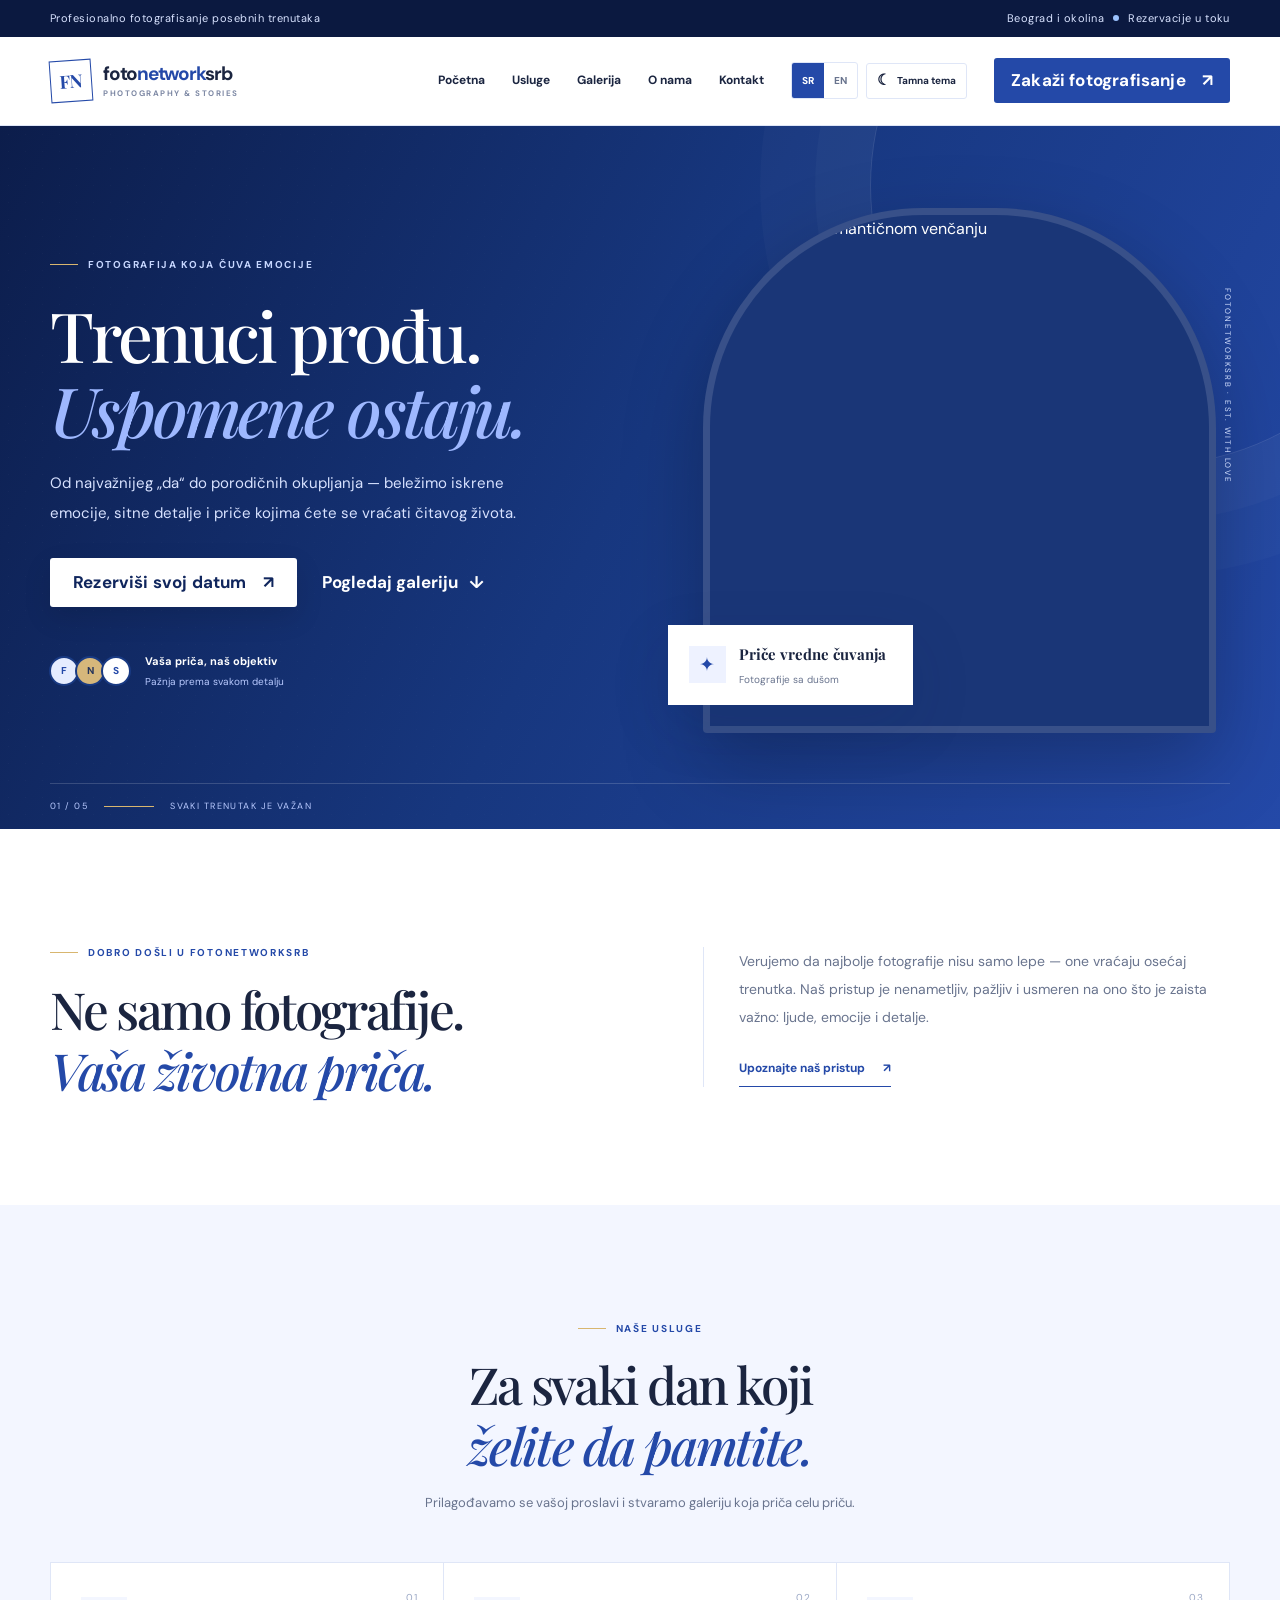
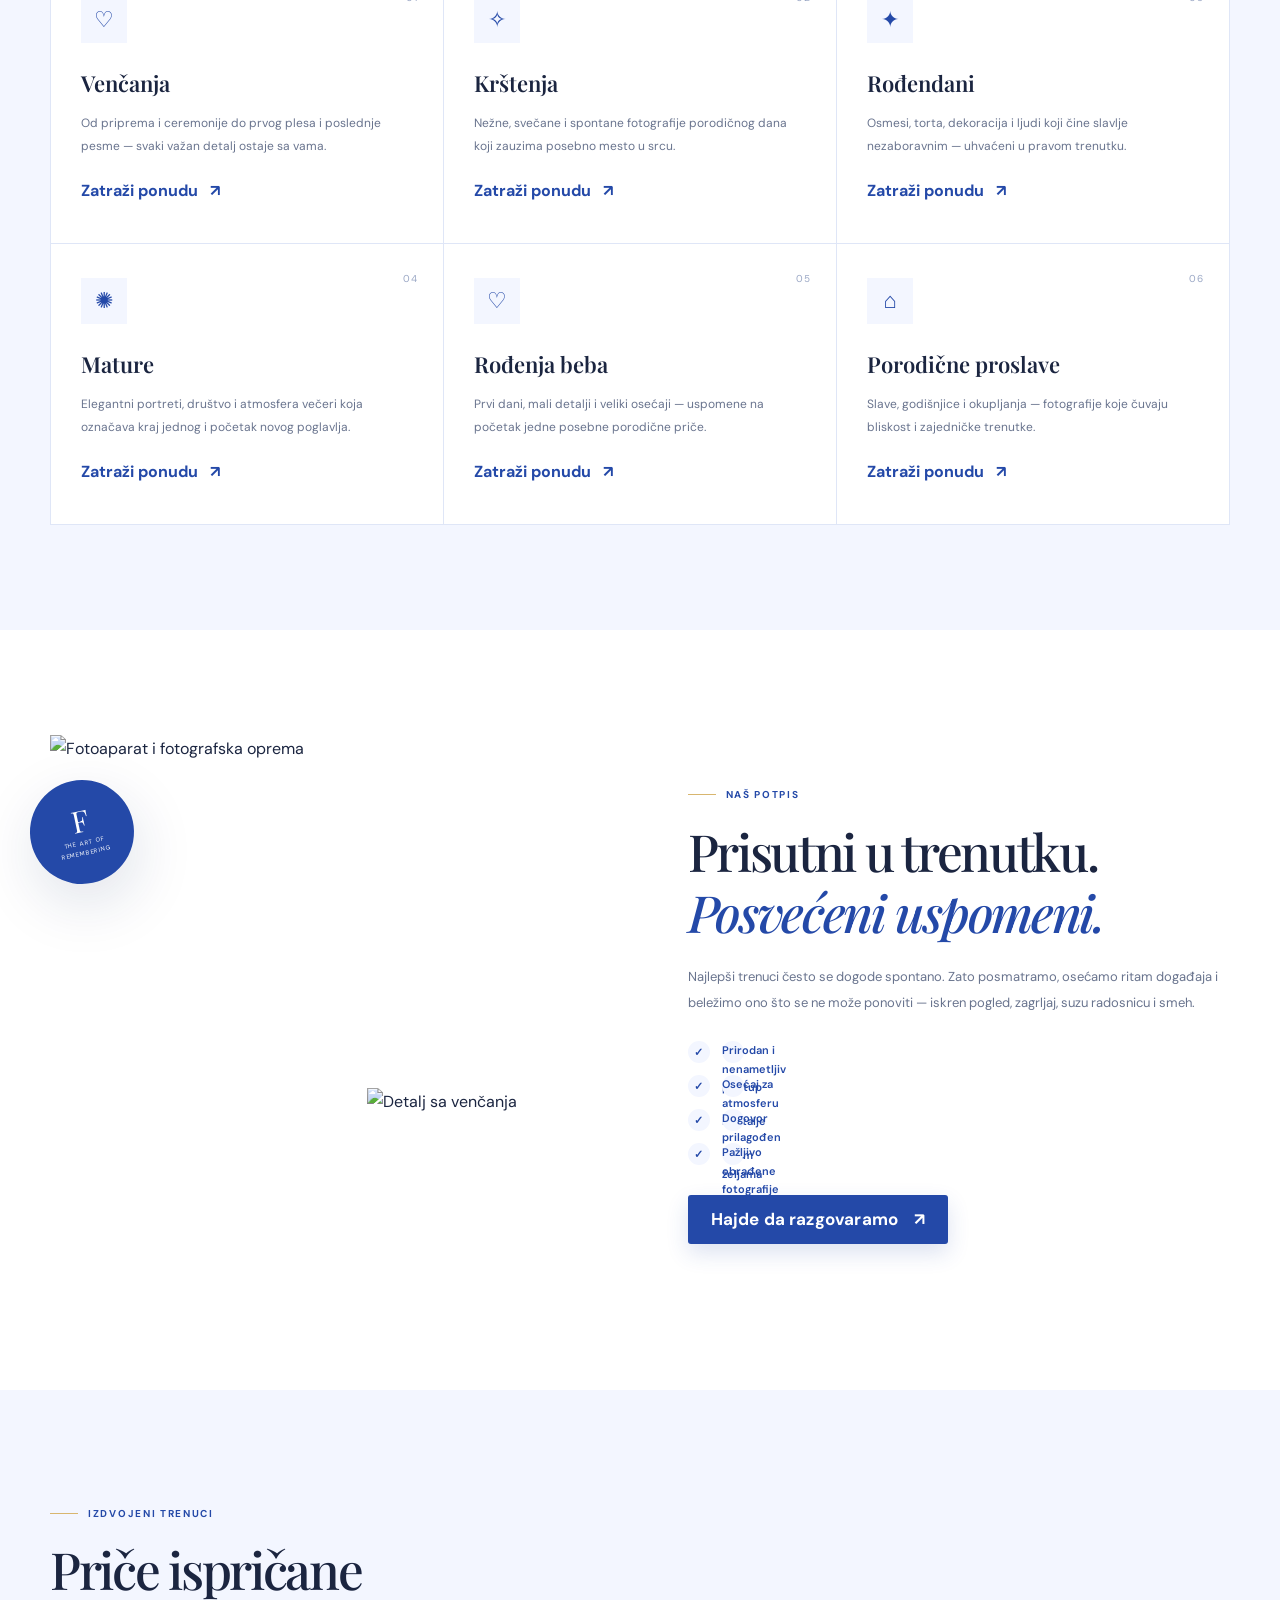
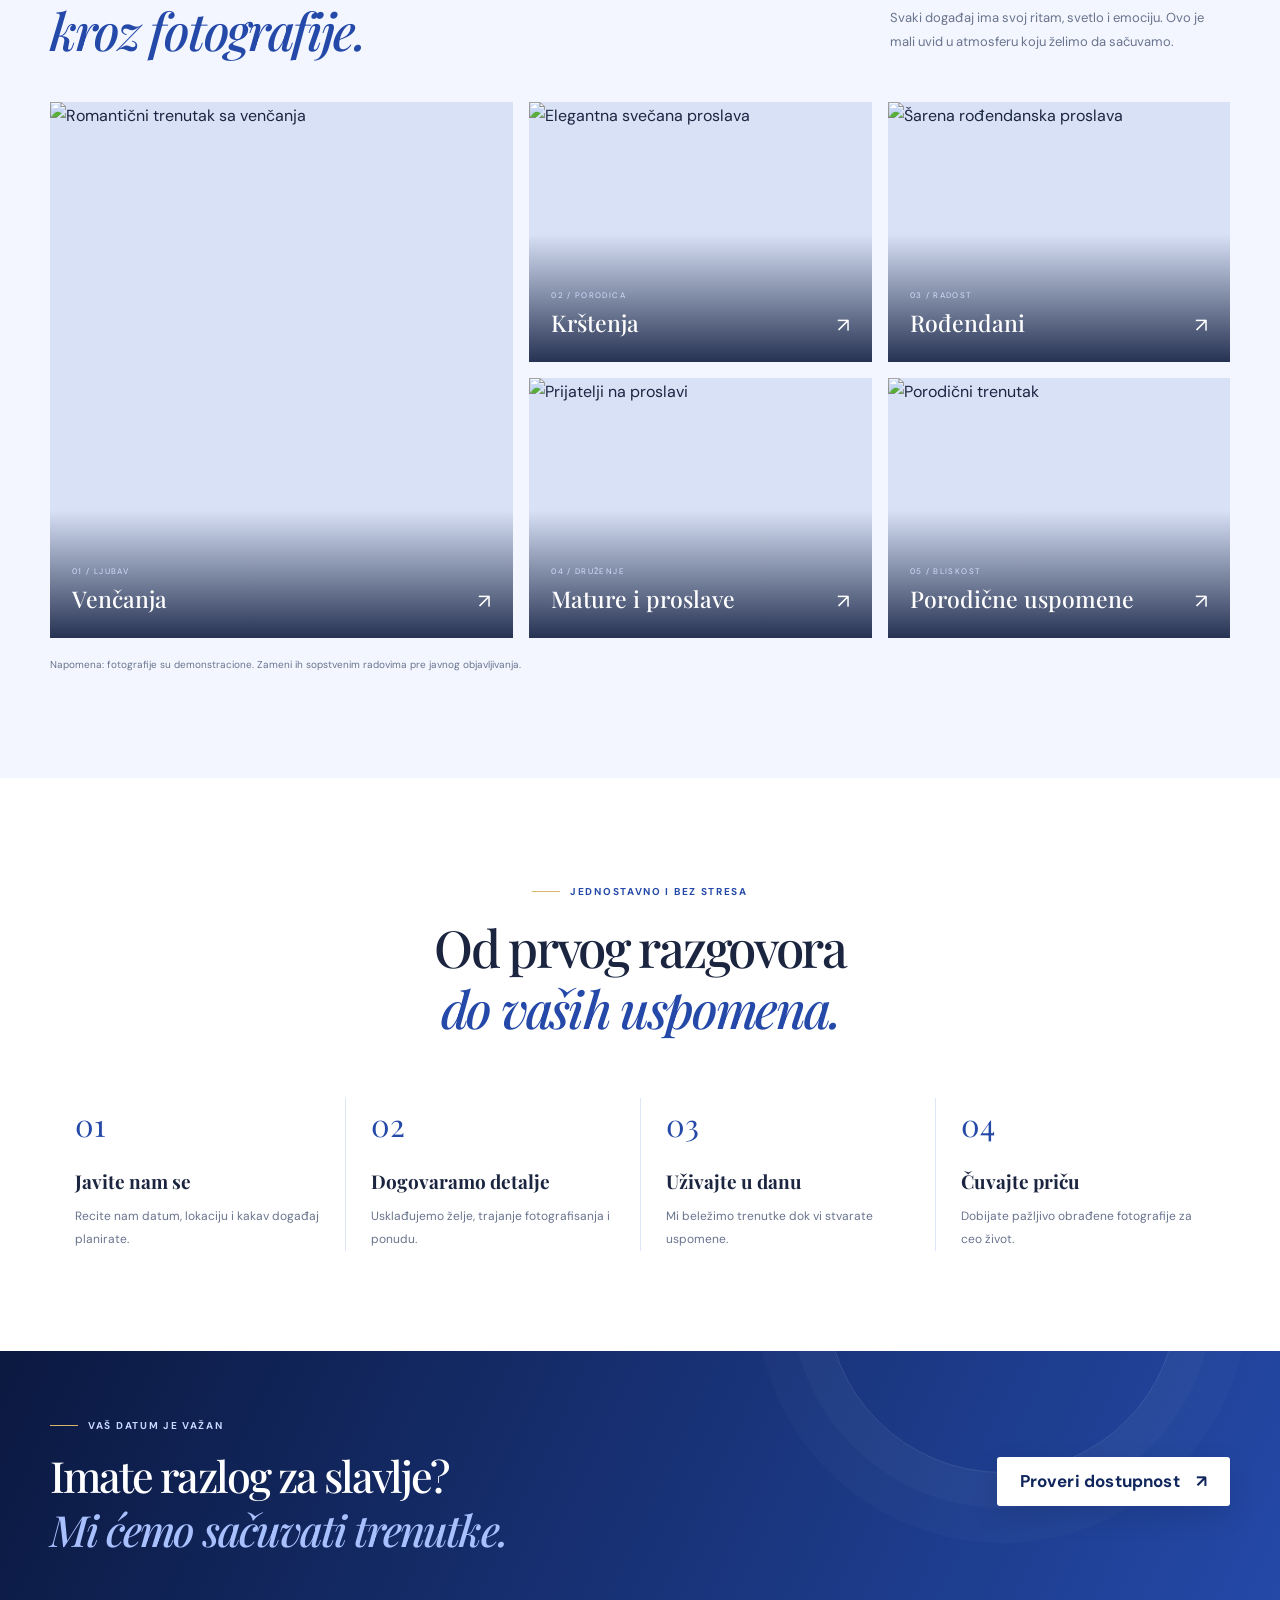
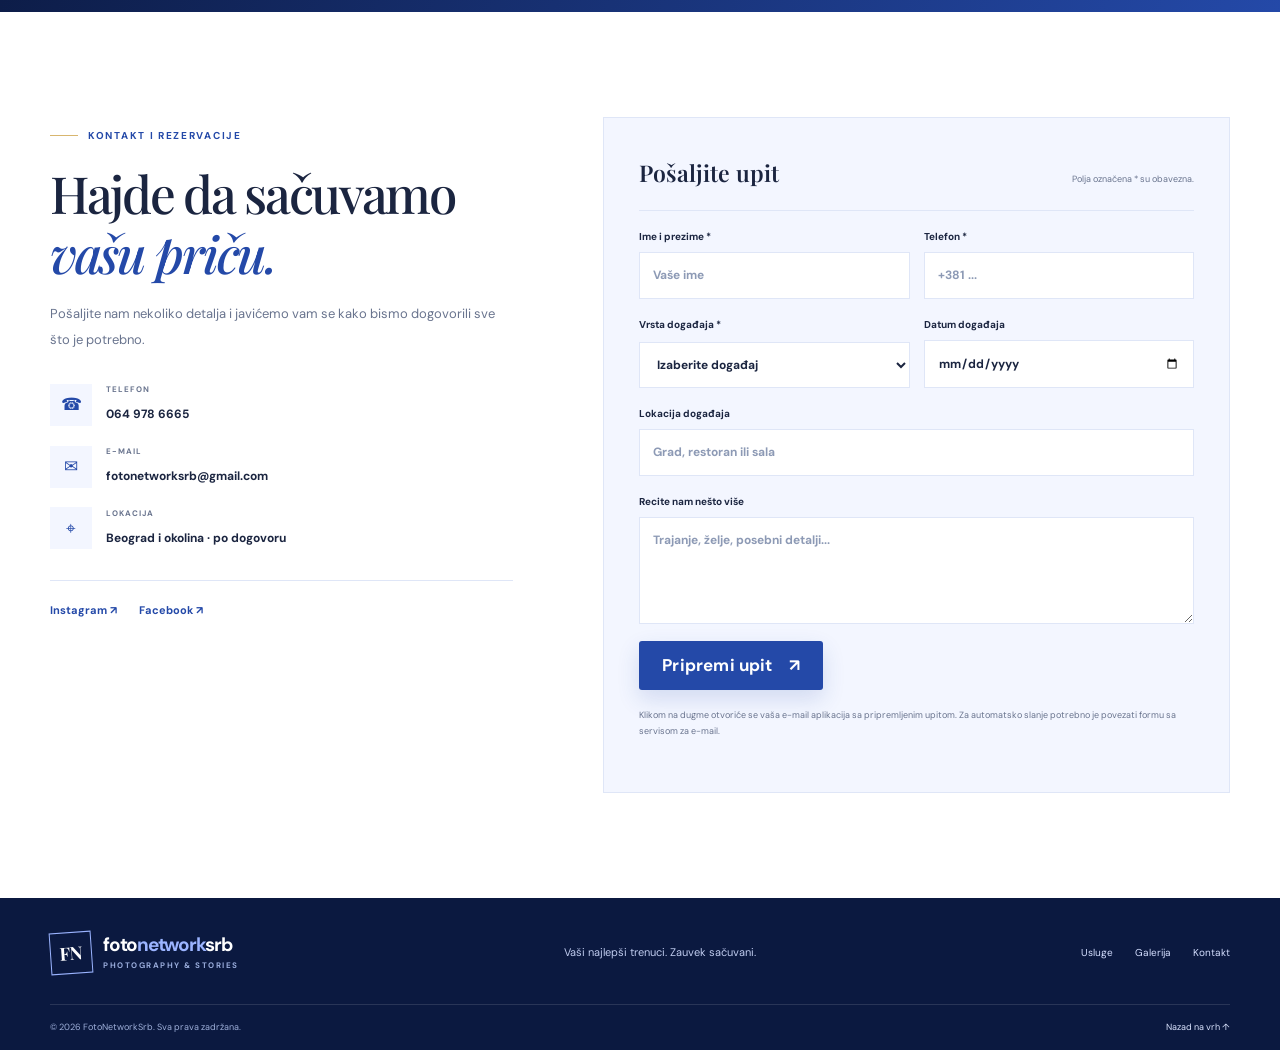
==== index.html @ abf96422 "Add files via upload" ====
<!doctype html>
<html lang="sr" data-theme="light">
<head>
  <meta charset="utf-8">
  <meta name="viewport" content="width=device-width, initial-scale=1">
  <meta name="description" content="FotoNetworkSrb — profesionalno fotografisanje venčanja, krštenja, rođendana, matura i porodičnih proslava.">
  <meta name="theme-color" content="#2449a8">
  <title>FotoNetworkSrb | Vaši najlepši trenuci</title>
  <link rel="preconnect" href="https://fonts.googleapis.com">
  <link rel="preconnect" href="https://fonts.gstatic.com" crossorigin>
  <link href="https://fonts.googleapis.com/css2?family=DM+Sans:wght@400;500;600;700&family=Playfair+Display:wght@500;600;700&display=swap" rel="stylesheet">
  <link rel="stylesheet" href="style.css">
</head>
<body>
  <div class="topline"><div class="container topline-inner"><span data-i18n="topline">Profesionalno fotografisanje posebnih trenutaka</span><span class="topline-right"><span data-i18n="locationShort">Beograd i okolina</span> <span class="dot"></span> <span data-i18n="bookingOpen">Rezervacije u toku</span></span></div></div>
  <header class="header">
    <div class="container nav">
      <a class="logo" href="#pocetna" aria-label="FotoNetworkSrb"><span class="logo-mark">FN</span><span class="logo-type">foto<span>network</span>srb<small>PHOTOGRAPHY & STORIES</small></span></a>
      <button class="menu-toggle" id="menuToggle" aria-label="Otvori meni" aria-expanded="false"><span></span><span></span><span></span></button>
      <nav class="nav-links" id="navLinks" aria-label="Glavna navigacija">
        <a href="#pocetna" data-i18n="navHome">Početna</a><a href="#usluge" data-i18n="navServices">Usluge</a><a href="#galerija" data-i18n="navGallery">Galerija</a><a href="#o-nama" data-i18n="navAbout">O nama</a><a href="#kontakt" data-i18n="navContact">Kontakt</a>
        <div class="nav-tools">
          <div class="language-switch" role="group" aria-label="Language">
            <button type="button" class="lang-btn active" data-lang="sr" aria-pressed="true">SR</button><button type="button" class="lang-btn" data-lang="en" aria-pressed="false">EN</button>
          </div>
          <button type="button" class="theme-toggle" id="themeToggle" aria-label="Promeni temu"><span class="theme-icon">☾</span><span class="theme-label" data-i18n="darkMode">Tamna tema</span></button>
        </div>
        <a class="button button-small" href="#kontakt"><span data-i18n="bookNow">Zakaži fotografisanje</span> <span>↗</span></a>
      </nav>
    </div>
  </header>

  <main>
    <section class="hero" id="pocetna">
      <div class="hero-glow"></div>
      <div class="container hero-grid">
        <div class="hero-copy">
          <div class="eyebrow light"><span class="eyebrow-line"></span><span data-i18n="heroEyebrow">Fotografija koja čuva emocije</span></div>
          <h1 data-i18n-html="heroTitle">Trenuci prođu.<br><em>Uspomene ostaju.</em></h1>
          <p data-i18n="heroText">Od najvažnijeg „da“ do porodičnih okupljanja — beležimo iskrene emocije, sitne detalje i priče kojima ćete se vraćati čitavog života.</p>
          <div class="hero-actions"><a class="button button-white" href="#kontakt"><span data-i18n="heroCta">Rezerviši svoj datum</span> <span>↗</span></a><a class="text-link light-link" href="#galerija"><span data-i18n="viewGallery">Pogledaj galeriju</span> <span>↓</span></a></div>
          <div class="hero-proof"><div class="proof-avatars"><span>F</span><span>N</span><span>S</span></div><div><strong data-i18n="proofTitle">Vaša priča, naš objektiv</strong><small data-i18n="proofSub">Pažnja prema svakom detalju</small></div></div>
        </div>
        <div class="hero-visual">
          <div class="hero-image-frame"><img src="https://images.unsplash.com/photo-1519741497674-611481863552?auto=format&fit=crop&w=1200&q=90" alt="Mladenci na romantičnom venčanju" data-i18n-alt="heroImageAlt"></div>
          <div class="image-tag"><span class="tag-star">✦</span><div><strong data-i18n="imageTagTitle">Priče vredne čuvanja</strong><small data-i18n="imageTagSub">Fotografije sa dušom</small></div></div>
          <div class="vertical-note">FOTONETWORKSRB · EST. WITH LOVE</div>
        </div>
      </div>
      <div class="hero-bottom container"><span>01 / 05</span><span class="hero-bottom-line"></span><span data-i18n="heroBottom">SVAKI TRENUTAK JE VAŽAN</span></div>
    </section>

    <section class="intro section">
      <div class="container intro-grid">
        <div><span class="eyebrow"><span class="eyebrow-line"></span><span data-i18n="introEyebrow">Dobro došli u FotoNetworkSrb</span></span><h2 data-i18n-html="introTitle">Ne samo fotografije.<br><em>Vaša životna priča.</em></h2></div>
        <div class="intro-text"><p data-i18n="introText">Verujemo da najbolje fotografije nisu samo lepe — one vraćaju osećaj trenutka. Naš pristup je nenametljiv, pažljiv i usmeren na ono što je zaista važno: ljude, emocije i detalje.</p><a class="underlined-link" href="#o-nama"><span data-i18n="introLink">Upoznajte naš pristup</span> <span>↗</span></a></div>
      </div>
    </section>

    <section class="services section section-blue" id="usluge">
      <div class="container">
        <div class="section-heading centered"><span class="eyebrow"><span class="eyebrow-line"></span><span data-i18n="servicesEyebrow">Naše usluge</span></span><h2 data-i18n-html="servicesTitle">Za svaki dan koji<br><em>želite da pamtite.</em></h2><p data-i18n="servicesIntro">Prilagođavamo se vašoj proslavi i stvaramo galeriju koja priča celu priču.</p></div>
        <div class="service-grid">
          <article class="service-card"><div class="service-number">01</div><div class="service-icon">♡</div><h3 data-i18n="weddings">Venčanja</h3><p data-i18n="weddingsText">Od priprema i ceremonije do prvog plesa i poslednje pesme — svaki važan detalj ostaje sa vama.</p><a href="#kontakt"><span data-i18n="requestQuote">Zatraži ponudu</span> <span>↗</span></a></article>
          <article class="service-card"><div class="service-number">02</div><div class="service-icon">✧</div><h3 data-i18n="baptisms">Krštenja</h3><p data-i18n="baptismsText">Nežne, svečane i spontane fotografije porodičnog dana koji zauzima posebno mesto u srcu.</p><a href="#kontakt"><span data-i18n="requestQuote">Zatraži ponudu</span> <span>↗</span></a></article>
          <article class="service-card"><div class="service-number">03</div><div class="service-icon">✦</div><h3 data-i18n="birthdays">Rođendani</h3><p data-i18n="birthdaysText">Osmesi, torta, dekoracija i ljudi koji čine slavlje nezaboravnim — uhvaćeni u pravom trenutku.</p><a href="#kontakt"><span data-i18n="requestQuote">Zatraži ponudu</span> <span>↗</span></a></article>
          <article class="service-card"><div class="service-number">04</div><div class="service-icon">✺</div><h3 data-i18n="graduations">Mature</h3><p data-i18n="graduationsText">Elegantni portreti, društvo i atmosfera večeri koja označava kraj jednog i početak novog poglavlja.</p><a href="#kontakt"><span data-i18n="requestQuote">Zatraži ponudu</span> <span>↗</span></a></article>
          <article class="service-card"><div class="service-number">05</div><div class="service-icon">♡</div><h3 data-i18n="newborns">Rođenja beba</h3><p data-i18n="newbornsText">Prvi dani, mali detalji i veliki osećaji — uspomene na početak jedne posebne porodične priče.</p><a href="#kontakt"><span data-i18n="requestQuote">Zatraži ponudu</span> <span>↗</span></a></article>
          <article class="service-card"><div class="service-number">06</div><div class="service-icon">⌂</div><h3 data-i18n="familyEvents">Porodične proslave</h3><p data-i18n="familyEventsText">Slave, godišnjice i okupljanja — fotografije koje čuvaju bliskost i zajedničke trenutke.</p><a href="#kontakt"><span data-i18n="requestQuote">Zatraži ponudu</span> <span>↗</span></a></article>
        </div>
      </div>
    </section>

    <section class="feature section" id="o-nama">
      <div class="container feature-grid">
        <div class="feature-photos"><img class="feature-main" src="https://images.unsplash.com/photo-1452587925148-ce544e77e70d?auto=format&fit=crop&w=1000&q=85" alt="Fotoaparat i fotografska oprema" data-i18n-alt="cameraAlt" loading="lazy"><div class="feature-stamp"><span>F</span><small>THE ART OF<br>REMEMBERING</small></div><img class="feature-small" src="https://images.unsplash.com/photo-1523438885200-e635ba2c371e?auto=format&fit=crop&w=600&q=85" alt="Detalj sa venčanja" data-i18n-alt="weddingDetailAlt" loading="lazy"></div>
        <div class="feature-copy"><span class="eyebrow"><span class="eyebrow-line"></span><span data-i18n="aboutEyebrow">Naš potpis</span></span><h2 data-i18n-html="aboutTitle">Prisutni u trenutku.<br><em>Posvećeni uspomeni.</em></h2><p data-i18n="aboutText">Najlepši trenuci često se dogode spontano. Zato posmatramo, osećamo ritam događaja i beležimo ono što se ne može ponoviti — iskren pogled, zagrljaj, suzu radosnicu i smeh.</p><ul class="feature-list"><li><span>✓</span><span data-i18n="feature1">Prirodan i nenametljiv pristup</span></li><li><span>✓</span><span data-i18n="feature2">Osećaj za atmosferu i detalje</span></li><li><span>✓</span><span data-i18n="feature3">Dogovor prilagođen vašim željama</span></li><li><span>✓</span><span data-i18n="feature4">Pažljivo obrađene fotografije</span></li></ul><a class="button button-primary" href="#kontakt"><span data-i18n="talkCta">Hajde da razgovaramo</span> <span>↗</span></a></div>
      </div>
    </section>

    <section class="gallery section section-blue" id="galerija">
      <div class="container">
        <div class="gallery-heading"><div><span class="eyebrow"><span class="eyebrow-line"></span><span data-i18n="galleryEyebrow">Izdvojeni trenuci</span></span><h2 data-i18n-html="galleryTitle">Priče ispričane<br><em>kroz fotografije.</em></h2></div><p data-i18n="galleryIntro">Svaki događaj ima svoj ritam, svetlo i emociju. Ovo je mali uvid u atmosferu koju želimo da sačuvamo.</p></div>
        <div class="gallery-grid">
          <a class="gallery-item gallery-tall" href="#kontakt"><img src="https://images.unsplash.com/photo-1519741497674-611481863552?auto=format&fit=crop&w=900&q=85" alt="Romantični trenutak sa venčanja" data-i18n-alt="galleryWeddingAlt" loading="lazy"><span class="gallery-overlay"><small data-i18n="galleryLove">01 / LJUBAV</small><strong data-i18n="weddings">Venčanja</strong><b>↗</b></span></a>
          <a class="gallery-item" href="#kontakt"><img src="https://images.unsplash.com/photo-1606800052052-a08af7148866?auto=format&fit=crop&w=800&q=85" alt="Elegantna svečana proslava" data-i18n-alt="galleryBaptismAlt" loading="lazy"><span class="gallery-overlay"><small data-i18n="galleryFamily">02 / PORODICA</small><strong data-i18n="baptisms">Krštenja</strong><b>↗</b></span></a>
          <a class="gallery-item" href="#kontakt"><img src="https://images.unsplash.com/photo-1530103862676-de8c9decad90?auto=format&fit=crop&w=800&q=85" alt="Šarena rođendanska proslava" data-i18n-alt="galleryBirthdayAlt" loading="lazy"><span class="gallery-overlay"><small data-i18n="galleryJoy">03 / RADOST</small><strong data-i18n="birthdays">Rođendani</strong><b>↗</b></span></a>
          <a class="gallery-item" href="#kontakt"><img src="https://images.unsplash.com/photo-1527529482837-4698179dc6ce?auto=format&fit=crop&w=800&q=85" alt="Prijatelji na proslavi" data-i18n-alt="galleryPartyAlt" loading="lazy"><span class="gallery-overlay"><small data-i18n="galleryTogether">04 / DRUŽENJE</small><strong data-i18n="graduationParty">Mature i proslave</strong><b>↗</b></span></a>
          <a class="gallery-item" href="#kontakt"><img src="https://images.unsplash.com/photo-1511895426328-dc8714191300?auto=format&fit=crop&w=800&q=85" alt="Porodični trenutak" data-i18n-alt="galleryFamilyMomentAlt" loading="lazy"><span class="gallery-overlay"><small data-i18n="galleryCloseness">05 / BLISKOST</small><strong data-i18n="familyMemories">Porodične uspomene</strong><b>↗</b></span></a>
        </div>
        <p class="gallery-note" data-i18n="galleryNote">Napomena: fotografije su demonstracione. Zameni ih sopstvenim radovima pre javnog objavljivanja.</p>
      </div>
    </section>

    <section class="process section">
      <div class="container">
        <div class="section-heading centered"><span class="eyebrow"><span class="eyebrow-line"></span><span data-i18n="processEyebrow">Jednostavno i bez stresa</span></span><h2 data-i18n-html="processTitle">Od prvog razgovora<br><em>do vaših uspomena.</em></h2></div>
        <div class="process-grid"><div class="process-step"><span>01</span><h3 data-i18n="step1Title">Javite nam se</h3><p data-i18n="step1Text">Recite nam datum, lokaciju i kakav događaj planirate.</p></div><div class="process-step"><span>02</span><h3 data-i18n="step2Title">Dogovaramo detalje</h3><p data-i18n="step2Text">Usklađujemo želje, trajanje fotografisanja i ponudu.</p></div><div class="process-step"><span>03</span><h3 data-i18n="step3Title">Uživajte u danu</h3><p data-i18n="step3Text">Mi beležimo trenutke dok vi stvarate uspomene.</p></div><div class="process-step"><span>04</span><h3 data-i18n="step4Title">Čuvajte priču</h3><p data-i18n="step4Text">Dobijate pažljivo obrađene fotografije za ceo život.</p></div></div>
      </div>
    </section>

    <section class="cta-section"><div class="container cta-inner"><div><span class="eyebrow light"><span class="eyebrow-line"></span><span data-i18n="ctaEyebrow">Vaš datum je važan</span></span><h2 data-i18n-html="ctaTitle">Imate razlog za slavlje?<br><em>Mi ćemo sačuvati trenutke.</em></h2></div><a class="button button-white" href="#kontakt"><span data-i18n="checkAvailability">Proveri dostupnost</span> <span>↗</span></a></div></section>

    <section class="contact section" id="kontakt">
      <div class="container contact-grid">
        <div class="contact-copy"><span class="eyebrow"><span class="eyebrow-line"></span><span data-i18n="contactEyebrow">Kontakt i rezervacije</span></span><h2 data-i18n-html="contactTitle">Hajde da sačuvamo<br><em>vašu priču.</em></h2><p data-i18n="contactIntro">Pošaljite nam nekoliko detalja i javićemo vam se kako bismo dogovorili sve što je potrebno.</p>
          <div class="contact-method"><span class="method-icon">☎</span><div><small data-i18n="phoneLabel">TELEFON</small><a href="tel:+381649786665" id="phoneLink">064 978 6665</a></div></div>
          <div class="contact-method"><span class="method-icon">✉</span><div><small data-i18n="emailLabel">E-MAIL</small><a href="mailto:fotonetworksrb@gmail.com" id="emailLink">fotonetworksrb@gmail.com</a></div></div>
          <div class="contact-method"><span class="method-icon">⌖</span><div><small data-i18n="locationLabel">LOKACIJA</small><span data-i18n="locationFull">Beograd i okolina · po dogovoru</span></div></div>
          <div class="social-row"><a href="#" id="instagramLink">Instagram ↗</a><a href="#" id="facebookLink">Facebook ↗</a></div>
        </div>
        <form class="contact-form" id="contactForm">
          <div class="form-top"><strong data-i18n="formTitle">Pošaljite upit</strong><span data-i18n="requiredNote">Polja označena * su obavezna.</span></div>
          <div class="form-row"><label><span data-i18n="nameLabel">Ime i prezime *</span><input name="name" required autocomplete="name" placeholder="Vaše ime" data-i18n-placeholder="namePlaceholder"></label><label><span data-i18n="formPhone">Telefon *</span><input name="phone" required type="tel" autocomplete="tel" placeholder="+381 ..." data-i18n-placeholder="phonePlaceholder"></label></div>
          <div class="form-row"><label><span data-i18n="eventLabel">Vrsta događaja *</span><select name="event" required><option value="" data-i18n="selectEvent">Izaberite događaj</option><option value="wedding" data-i18n="weddings">Venčanje</option><option value="baptism" data-i18n="baptisms">Krštenje</option><option value="birthday" data-i18n="birthdays">Rođendan</option><option value="graduation" data-i18n="graduations">Matura</option><option value="newborn" data-i18n="newborns">Rođenje bebe</option><option value="family" data-i18n="familyEvents">Porodična proslava</option><option value="other" data-i18n="other">Drugo</option></select></label><label><span data-i18n="dateLabel">Datum događaja</span><input name="date" type="date"></label></div>
          <label><span data-i18n="eventLocation">Lokacija događaja</span><input name="location" placeholder="Grad, restoran ili sala" data-i18n-placeholder="locationPlaceholder"></label>
          <label><span data-i18n="messageLabel">Recite nam nešto više</span><textarea name="message" rows="4" placeholder="Trajanje, želje, posebni detalji..." data-i18n-placeholder="messagePlaceholder"></textarea></label>
          <button class="button button-primary submit-button" type="submit"><span data-i18n="submitButton">Pripremi upit</span> <span>↗</span></button>
          <p class="form-note" data-i18n="formNote">Klikom na dugme otvoriće se vaša e-mail aplikacija sa pripremljenim upitom. Za automatsko slanje potrebno je povezati formu sa servisom za e-mail.</p>
          <p class="form-status" id="formStatus" role="status"></p>
        </form>
      </div>
    </section>
  </main>

  <footer class="footer"><div class="container footer-main"><a class="logo footer-logo" href="#pocetna"><span class="logo-mark">FN</span><span class="logo-type">foto<span>network</span>srb<small>PHOTOGRAPHY & STORIES</small></span></a><p data-i18n="footerTagline">Vaši najlepši trenuci. Zauvek sačuvani.</p><div class="footer-nav"><a href="#usluge" data-i18n="navServices">Usluge</a><a href="#galerija" data-i18n="navGallery">Galerija</a><a href="#kontakt" data-i18n="navContact">Kontakt</a></div></div><div class="container footer-bottom"><span>© <span id="year"></span> FotoNetworkSrb. <span data-i18n="rights">Sva prava zadržana.</span></span><a href="#pocetna" data-i18n="backTop">Nazad na vrh ↑</a></div></footer>
  <script src="script.js"></script>
</body>
</html>
---- style.css ----
/* FotoNetworkSrb — royal blue photography portfolio */
:root{color-scheme:light;--blue:#2449a8;--blue2:#17367f;--navy:#10265d;--navy-deep:#0b1940;--ink:#1b2540;--muted:#69748e;--paper:#fff;--pale:#f3f6ff;--line:#dfe6f7;--gold:#d8b66f;--serif:"Playfair Display",Georgia,serif;--sans:"DM Sans",Arial,sans-serif;--shadow:0 20px 60px rgba(17,39,94,.13);--radius:20px}
*{box-sizing:border-box}html{scroll-behavior:smooth;scroll-padding-top:90px}body{margin:0;font-family:var(--sans);color:var(--ink);background:var(--paper);line-height:1.7;-webkit-font-smoothing:antialiased}body.menu-open{overflow:hidden}a{color:inherit;text-decoration:none}img{display:block;max-width:100%}button,input,textarea,select{font:inherit}.container{width:min(1180px,calc(100% - 48px));margin-inline:auto}.topline{background:var(--navy-deep);color:#d9e3ff;font-size:11px;letter-spacing:.045em}.topline-inner{display:flex;justify-content:space-between;gap:18px;padding:9px 0}.topline-right{display:flex;align-items:center;gap:9px}.dot{width:6px;height:6px;border-radius:50%;background:#9cc3ff;display:inline-block}.header{position:sticky;top:0;z-index:100;background:rgba(255,255,255,.96);backdrop-filter:blur(16px);border-bottom:1px solid rgba(223,230,247,.8)}.nav{min-height:88px;display:flex;align-items:center;justify-content:space-between;gap:25px}.logo{display:inline-flex;align-items:center;gap:11px;flex-shrink:0}.logo-mark{width:42px;height:42px;border:1px solid var(--blue);color:var(--blue);display:grid;place-items:center;font-family:var(--serif);font-size:18px;font-weight:700;transform:rotate(-4deg)}.logo-type{font-size:19px;letter-spacing:-.065em;font-weight:700;line-height:1.05;color:var(--navy)}.logo-type>span{color:var(--blue)}.logo-type small{display:block;font-size:8px;letter-spacing:.19em;font-weight:700;margin-top:6px;color:#7d88a4}.nav-links{display:flex;align-items:center;gap:27px;font-size:12px;font-weight:700;color:#3f4b69}.nav-links>a:not(.button){transition:color .2s}.nav-links>a:not(.button):hover{color:var(--blue)}.button{display:inline-flex;align-items:center;justify-content:center;gap:16px;padding:15px 22px;border:1px solid transparent;border-radius:3px;font-size:12px;font-weight:700;letter-spacing:.015em;transition:transform .2s,background .2s,box-shadow .2s;cursor:pointer}.button span{font-size:17px;line-height:1}.button:hover{transform:translateY(-2px)}.button-small{padding:13px 16px;background:var(--blue);color:#fff}.button-primary{background:var(--blue);color:#fff;box-shadow:0 9px 22px rgba(36,73,168,.16)}.button-primary:hover,.button-small:hover{background:var(--blue2);box-shadow:0 12px 28px rgba(36,73,168,.23)}.button-white{background:#fff;color:var(--navy);box-shadow:0 10px 28px rgba(0,0,0,.12)}.button-white:hover{background:#edf2ff}.menu-toggle{display:none;background:transparent;border:0;padding:8px}.menu-toggle span{width:25px;height:2px;background:var(--navy);display:block;margin:5px}
.hero{position:relative;overflow:hidden;color:#fff;background:linear-gradient(117deg,#0c1d4b 0%,#17377f 49%,#2449a8 100%);padding:82px 0 0}.hero:before{content:"";position:absolute;inset:0;background-image:radial-gradient(rgba(255,255,255,.13) .65px,transparent .65px);background-size:17px 17px;opacity:.2;mask-image:linear-gradient(90deg,black,transparent 85%)}.hero-glow{position:absolute;width:560px;height:560px;border:1px solid rgba(255,255,255,.12);border-radius:50%;right:-150px;top:-220px;box-shadow:0 0 0 55px rgba(255,255,255,.025),0 0 0 110px rgba(255,255,255,.02)}.hero-grid{position:relative;display:grid;grid-template-columns:1.05fr .95fr;align-items:center;gap:70px;z-index:1}.hero-copy{padding-bottom:55px}.eyebrow{display:inline-flex;align-items:center;gap:10px;color:var(--blue);font-size:10px;font-weight:700;letter-spacing:.17em;text-transform:uppercase}.eyebrow.light{color:#c7d7ff}.eyebrow-line{display:inline-block;width:28px;height:1px;background:var(--gold)}h1,h2,h3,p{margin-top:0}h1,h2{font-family:var(--serif);font-weight:500;letter-spacing:-.045em}h1{font-size:clamp(48px,5.4vw,76px);line-height:1.08;margin:24px 0 23px}h1 em,h2 em{font-weight:500;color:#9eb8ff} .hero-copy>p{max-width:500px;color:#d8e2ff;font-size:15px;line-height:1.95;margin-bottom:30px}.hero-actions{display:flex;align-items:center;gap:25px;flex-wrap:wrap}.text-link{display:inline-flex;align-items:center;gap:11px;font-size:12px;font-weight:700}.light-link{color:#fff}.light-link span{font-size:17px}.hero-proof{display:flex;align-items:center;gap:14px;margin-top:45px}.proof-avatars{display:flex;padding-left:3px}.proof-avatars span{width:30px;height:30px;border-radius:50%;display:grid;place-items:center;border:2px solid #193a83;background:#e5ecff;color:var(--blue);font-size:10px;font-weight:800;margin-left:-4px}.proof-avatars span:nth-child(2){background:#d6b77b;color:#26345b}.proof-avatars span:nth-child(3){background:#fff}.hero-proof strong,.hero-proof small{display:block}.hero-proof strong{font-size:11px}.hero-proof small{font-size:10px;color:#b9caff;margin-top:2px}.hero-visual{position:relative;padding:0 14px 50px 0}.hero-image-frame{height:525px;overflow:hidden;border-radius:220px 220px 4px 4px;border:7px solid rgba(255,255,255,.13);box-shadow:0 30px 80px rgba(0,0,0,.25);background:#1a3677}.hero-image-frame img{width:100%;height:100%;object-fit:cover;object-position:center}.image-tag{position:absolute;left:-35px;bottom:78px;background:#fff;color:var(--ink);display:flex;align-items:center;gap:13px;padding:17px 21px;box-shadow:var(--shadow);min-width:245px}.tag-star{width:37px;height:37px;display:grid;place-items:center;background:#eef2ff;color:var(--blue);font-size:19px}.image-tag strong,.image-tag small{display:block}.image-tag strong{font-family:var(--serif);font-size:15px}.image-tag small{font-size:10px;color:var(--muted);margin-top:3px}.vertical-note{position:absolute;right:-4px;top:80px;writing-mode:vertical-rl;letter-spacing:.22em;font-size:8px;color:#d4e0ff}.hero-bottom{position:relative;display:flex;align-items:center;gap:16px;padding:15px 0;color:#b9caff;font-size:9px;letter-spacing:.16em;border-top:1px solid rgba(255,255,255,.16)}.hero-bottom-line{width:50px;height:1px;background:var(--gold)}
.section{padding:105px 0}.intro-grid{display:grid;grid-template-columns:1.05fr .95fr;gap:70px;align-items:center}.intro h2,.section-heading h2,.feature h2,.gallery h2,.contact h2{font-size:clamp(36px,4vw,53px);line-height:1.18;margin:18px 0 0}.intro h2 em,.feature h2 em,.gallery h2 em,.contact h2 em,.section-heading h2 em{color:var(--blue)}.intro-text{border-left:1px solid var(--line);padding-left:35px}.intro-text p{color:var(--muted);font-size:14px;line-height:2;margin-bottom:22px}.underlined-link{display:inline-flex;gap:18px;align-items:center;border-bottom:1px solid var(--blue);padding-bottom:7px;color:var(--blue);font-size:12px;font-weight:700}.section-blue{background:var(--pale)}.section-heading{max-width:650px;margin-bottom:48px}.centered{text-align:center;margin-inline:auto}.centered .eyebrow{justify-content:center}.section-heading h2{margin:17px 0}.section-heading>p{font-size:13px;color:var(--muted);max-width:500px;margin:0 auto}.service-grid{display:grid;grid-template-columns:repeat(3,1fr);gap:1px;background:#dce4f7;border:1px solid #dce4f7}.service-card{position:relative;background:#fff;padding:34px 30px 30px;min-height:280px;transition:background .25s}.service-card:hover{background:#fdfdff}.service-number{position:absolute;right:25px;top:26px;font-size:10px;color:#9aa7c5;letter-spacing:.1em}.service-icon{width:46px;height:46px;display:grid;place-items:center;background:#edf2ff;color:var(--blue);font-size:22px;margin-bottom:22px}.service-card h3{font-family:var(--serif);font-weight:600;font-size:22px;margin-bottom:10px}.service-card p{font-size:12px;color:var(--muted);line-height:1.9;margin-bottom:19px}.service-card>a{display:inline-flex;gap:12px;align-items:center;color:var(--blue);font-size:11px;font-weight:700}.service-card>a span{font-size:16px}.feature-grid{display:grid;grid-template-columns:1fr 1fr;gap:95px;align-items:center}.feature-photos{position:relative;padding:0 42px 50px 0}.feature-main{width:100%;height:500px;object-fit:cover}.feature-small{position:absolute;right:0;bottom:0;width:43%;height:205px;object-fit:cover;border:8px solid white}.feature-stamp{position:absolute;left:-20px;top:45px;width:104px;height:104px;background:var(--blue);color:#fff;border-radius:50%;display:flex;flex-direction:column;align-items:center;justify-content:center;transform:rotate(-12deg);box-shadow:var(--shadow)}.feature-stamp span{font-family:var(--serif);font-size:30px;line-height:1}.feature-stamp small{font-size:6px;letter-spacing:.15em;text-align:center;line-height:1.6;margin-top:4px}.feature-copy h2{margin:18px 0 22px}.feature-copy>p{font-size:13px;line-height:2;color:var(--muted)}.feature-list{list-style:none;padding:0;margin:25px 0 30px;display:grid;gap:12px}.feature-list li{font-size:12px;font-weight:600;display:flex;align-items:center;gap:12px}.feature-list li span{width:22px;height:22px;display:grid;place-items:center;border-radius:50%;background:#edf2ff;color:var(--blue);font-size:11px}
.gallery-heading{display:flex;justify-content:space-between;align-items:end;gap:45px;margin-bottom:42px}.gallery-heading h2{margin-top:17px}.gallery-heading>p{max-width:340px;color:var(--muted);font-size:13px;line-height:1.9;margin:0 0 5px}.gallery-grid{display:grid;grid-template-columns:1.15fr .85fr .85fr;grid-template-rows:260px 260px;gap:16px}.gallery-item{position:relative;overflow:hidden;background:#d8e1f6;min-width:0}.gallery-item:first-child{grid-row:span 2}.gallery-item img{width:100%;height:100%;object-fit:cover;transition:transform .6s ease,filter .4s}.gallery-item:hover img{transform:scale(1.055);filter:brightness(.82)}.gallery-overlay{position:absolute;inset:auto 0 0;padding:55px 22px 20px;color:white;background:linear-gradient(transparent,rgba(7,20,54,.85));display:grid;grid-template-columns:1fr auto;align-items:end}.gallery-overlay small{grid-column:1/-1;font-size:8px;letter-spacing:.17em;color:#d2deff}.gallery-overlay strong{font-family:var(--serif);font-size:23px;font-weight:500}.gallery-overlay b{font-weight:400;font-size:20px}.gallery-note{font-size:10px;color:#818ca7;margin:18px 0 0}.process{padding-top:95px;padding-bottom:100px}.process-grid{display:grid;grid-template-columns:repeat(4,1fr);margin-top:60px}.process-step{padding:0 25px;border-left:1px solid var(--line)}.process-step:first-child{border-left:0}.process-step>span{font-family:var(--serif);font-size:31px;color:var(--blue)}.process-step h3{font-family:var(--serif);font-size:19px;margin:14px 0 8px}.process-step p{font-size:12px;line-height:1.9;color:var(--muted);margin:0}.cta-section{background:linear-gradient(115deg,var(--navy-deep),var(--blue));color:#fff;padding:56px 0;position:relative;overflow:hidden}.cta-section:after{content:"";position:absolute;width:350px;height:350px;border:1px solid rgba(255,255,255,.12);border-radius:50%;right:8%;top:-230px;box-shadow:0 0 0 35px rgba(255,255,255,.025),0 0 0 70px rgba(255,255,255,.02)}.cta-inner{display:flex;align-items:center;justify-content:space-between;gap:30px;position:relative;z-index:1}.cta-inner h2{font-size:clamp(29px,3.5vw,43px);line-height:1.25;margin:15px 0 0}.cta-inner h2 em{color:#a9c0ff}
.contact-grid{display:grid;grid-template-columns:.85fr 1.15fr;gap:90px;align-items:start}.contact-copy h2{margin:18px 0}.contact-copy>p{color:var(--muted);font-size:13px;line-height:2;margin-bottom:30px}.contact-method{display:flex;align-items:center;gap:14px;margin:19px 0}.method-icon{width:42px;height:42px;display:grid;place-items:center;background:#edf2ff;color:var(--blue);font-size:17px}.contact-method small{display:block;color:#8b96b0;letter-spacing:.12em;font-size:8px;font-weight:700;margin-bottom:2px}.contact-method a,.contact-method div>span{font-size:12px;font-weight:700}.social-row{display:flex;gap:22px;margin-top:30px;padding-top:20px;border-top:1px solid var(--line)}.social-row a{color:var(--blue);font-size:11px;font-weight:700}.contact-form{padding:35px;background:#f7f9ff;border:1px solid #e7ecf8;display:grid;gap:17px}.form-top{display:flex;justify-content:space-between;align-items:baseline;gap:15px;border-bottom:1px solid var(--line);padding-bottom:18px}.form-top strong{font-family:var(--serif);font-size:23px;font-weight:600}.form-top span{font-size:9px;color:var(--muted)}.contact-form label{display:grid;gap:7px;font-size:10px;font-weight:700;color:#34415f}.form-row{display:grid;grid-template-columns:1fr 1fr;gap:14px}.contact-form input,.contact-form select,.contact-form textarea{width:100%;border:1px solid #dce4f5;border-radius:0;background:#fff;padding:12px 13px;outline:none;color:var(--ink);font-size:12px;transition:border .2s,box-shadow .2s}.contact-form input:focus,.contact-form select:focus,.contact-form textarea:focus{border-color:var(--blue);box-shadow:0 0 0 3px rgba(36,73,168,.09)}.contact-form textarea{resize:vertical;min-height:100px}.submit-button{justify-self:start}.form-note{font-size:9px;line-height:1.8;color:#7a86a1;margin:0}.form-status{font-size:11px;color:var(--blue);margin:0}.footer{background:var(--navy-deep);color:#fff;padding:34px 0 0}.footer-main{display:flex;align-items:center;justify-content:space-between;gap:25px;padding-bottom:30px}.footer-logo .logo-mark{border-color:#9bb4ff;color:#fff}.footer-logo .logo-type{color:#fff}.footer-logo .logo-type>span{color:#9bb4ff}.footer-logo .logo-type small{color:#9aaddc}.footer-main>p{font-size:11px;color:#c0ccef;margin:0}.footer-nav{display:flex;gap:22px;font-size:10px;color:#d5dfff}.footer-nav a:hover,.footer-bottom a:hover{color:#fff}.footer-bottom{display:flex;justify-content:space-between;gap:20px;padding:15px 0;border-top:1px solid rgba(255,255,255,.12);font-size:9px;color:#9eafd9}.footer-bottom a{color:#dce5ff}
@media(max-width:1000px){.nav-links{gap:16px}.nav-links>a:not(.button){display:none}.hero-grid{gap:35px}.hero-image-frame{height:460px}.feature-grid{gap:55px}.contact-grid{gap:50px}}
@media(max-width:760px){.container{width:min(100% - 34px,1180px)}.topline-inner{font-size:9px}.topline-right{display:none}.nav{min-height:75px}.menu-toggle{display:block;z-index:102}.nav-links{display:none;position:fixed;top:75px;left:0;right:0;bottom:0;background:#fff;flex-direction:column;align-items:stretch;gap:0;padding:20px 25px;overflow:auto}.nav-links.open{display:flex}.nav-links>a:not(.button){display:block;padding:16px 0;border-bottom:1px solid var(--line);font-size:15px}.nav-links .button{margin-top:20px}.hero{padding-top:58px}.hero-grid,.intro-grid,.feature-grid,.contact-grid{grid-template-columns:1fr}.hero-grid{gap:20px}.hero-copy{padding-bottom:10px}.hero h1{font-size:clamp(45px,12vw,65px)}.hero-copy>p{font-size:13px}.hero-visual{padding:0 12px 40px 20px}.hero-image-frame{height:440px;max-width:520px;margin:auto}.image-tag{left:0;bottom:65px;min-width:220px;padding:13px 15px}.vertical-note{right:-2px}.hero-bottom{font-size:8px}.section{padding:75px 0}.intro-grid{gap:24px}.intro-text{padding-left:20px}.service-grid{grid-template-columns:repeat(2,1fr)}.service-card{padding:25px 20px;min-height:270px}.feature-grid{gap:48px}.feature-photos{max-width:540px;padding-left:15px}.feature-main{height:410px}.feature-stamp{left:0}.feature-copy h2{font-size:42px}.gallery-heading{display:block}.gallery-heading>p{margin-top:20px}.gallery-grid{grid-template-columns:1fr 1fr;grid-template-rows:250px 210px 210px}.gallery-item:first-child{grid-row:span 2}.gallery-item:last-child{grid-column:span 2}.process-grid{grid-template-columns:1fr 1fr;gap:32px 0;margin-top:40px}.process-step:nth-child(3){border-left:0}.cta-inner{align-items:flex-start;flex-direction:column}.contact-grid{gap:40px}.contact-copy{max-width:580px}.footer-main{flex-wrap:wrap}.footer-main>p{order:3;width:100%}}
@media(max-width:480px){.container{width:calc(100% - 28px)}.topline-inner{padding:7px 0}.logo-mark{width:36px;height:36px}.logo-type{font-size:17px}.hero h1{font-size:44px}.hero-actions{align-items:flex-start;flex-direction:column;gap:18px}.hero-image-frame{height:360px;border-radius:180px 180px 2px 2px}.image-tag{bottom:52px}.hero-proof{margin-top:30px}.intro h2,.section-heading h2,.feature h2,.gallery h2,.contact h2{font-size:36px}.service-grid{grid-template-columns:1fr}.service-card{min-height:0;padding:27px}.service-icon{margin-bottom:14px}.feature-main{height:340px}.feature-small{height:150px;border-width:5px}.feature-stamp{width:82px;height:82px}.feature-stamp span{font-size:24px}.gallery-grid{grid-template-columns:1fr;grid-template-rows:320px repeat(4,230px)}.gallery-item:first-child{grid-row:auto}.gallery-item:last-child{grid-column:auto}.gallery-overlay strong{font-size:21px}.process-grid{grid-template-columns:1fr;gap:25px}.process-step,.process-step:nth-child(3){border-left:1px solid var(--line);padding-left:20px}.cta-section{padding:45px 0}.cta-inner h2{font-size:31px}.contact-form{padding:23px 18px}.form-row{grid-template-columns:1fr}.form-top{align-items:flex-start;flex-direction:column;gap:4px}.footer-main{align-items:flex-start;flex-direction:column}.footer-nav{flex-wrap:wrap}.footer-bottom{font-size:8px}.button{padding:14px 17px}}

/* Theme variables: royal blue remains the accent in both modes */
html[data-theme="light"]{--page:#fff;--surface:#fff;--surface-alt:#f3f6ff;--text:#1b2540;--muted-theme:#69748e;--line-theme:#dfe6f7;--header-bg:rgba(255,255,255,.96);--card-bg:#fff;--field-bg:#fff;--field-text:#1b2540;--shadow-theme:0 20px 60px rgba(17,39,94,.13);color-scheme:light}
html[data-theme="dark"]{--page:#101522;--surface:#151c2d;--surface-alt:#111a2d;--text:#eef2ff;--muted-theme:#b1bdd7;--line-theme:#2b3854;--header-bg:rgba(16,21,34,.96);--card-bg:#171f32;--field-bg:#111827;--field-text:#eef2ff;--shadow-theme:0 20px 60px rgba(0,0,0,.28);color-scheme:dark}
body{background:var(--page);color:var(--text);transition:background .25s,color .25s}
.header{background:var(--header-bg);border-color:var(--line-theme)}
.logo-type{color:var(--text)}.nav-links{color:var(--text)}
.intro,.feature,.process,.contact{background:var(--page);color:var(--text)}
.section-blue{background:var(--surface-alt)}
.intro-text{border-color:var(--line-theme)}.intro-text p,.section-heading>p,.gallery-heading>p,.service-card p,.feature-copy>p,.process-step p,.contact-copy>p{color:var(--muted-theme)}
.service-grid{background:var(--line-theme);border-color:var(--line-theme)}
.service-card{background:var(--card-bg);color:var(--text)}
.service-card:hover{background:var(--surface)}
.service-icon,.feature-list li span,.method-icon{background:var(--surface-alt);color:var(--blue)}
.feature-small{border-color:var(--page)}
.process-step{border-color:var(--line-theme)}
.contact-method small,.form-top span,.form-note,.gallery-note{color:var(--muted-theme)}
.social-row{border-color:var(--line-theme)}
.contact-form{background:var(--surface-alt);border-color:var(--line-theme)}
.form-top{border-color:var(--line-theme)}
.contact-form label{color:var(--text)}
.contact-form input,.contact-form select,.contact-form textarea{background:var(--field-bg);color:var(--field-text);border-color:var(--line-theme)}
.contact-form input::placeholder,.contact-form textarea::placeholder{color:#8d9ab5}
.footer{background:#0b1940;color:#fff}
.theme-toggle,.language-switch{display:inline-flex;align-items:center;justify-content:center;border:1px solid var(--line-theme);background:var(--surface);color:var(--text);border-radius:3px;min-height:36px}
.theme-toggle{gap:7px;padding:0 10px;font-size:10px;font-weight:700;cursor:pointer;white-space:nowrap}
.theme-icon{font-size:15px;line-height:1}
.nav-tools{display:flex;align-items:center;gap:8px}
.language-switch{overflow:hidden}
.lang-btn{border:0;background:transparent;color:var(--muted-theme);font-size:10px;font-weight:800;padding:9px 10px;cursor:pointer}
.lang-btn.active{background:var(--blue);color:white}
html[data-theme="dark"] .logo-mark{border-color:#9bb4ff;color:#c8d7ff}
html[data-theme="dark"] .logo-type small{color:#a7b6d6}
html[data-theme="dark"] .nav-links{background:var(--page)}
html[data-theme="dark"] .gallery-note{color:#a8b5d1}
@media(max-width:1000px){.nav-tools{order:2}.nav-links .button{order:3}}
@media(max-width:760px){.nav-links{background:var(--page);color:var(--text)}.nav-tools{justify-content:flex-start;margin-top:22px}.nav-links .button{align-self:flex-start}.nav-links>a:not(.button){border-color:var(--line-theme)}}
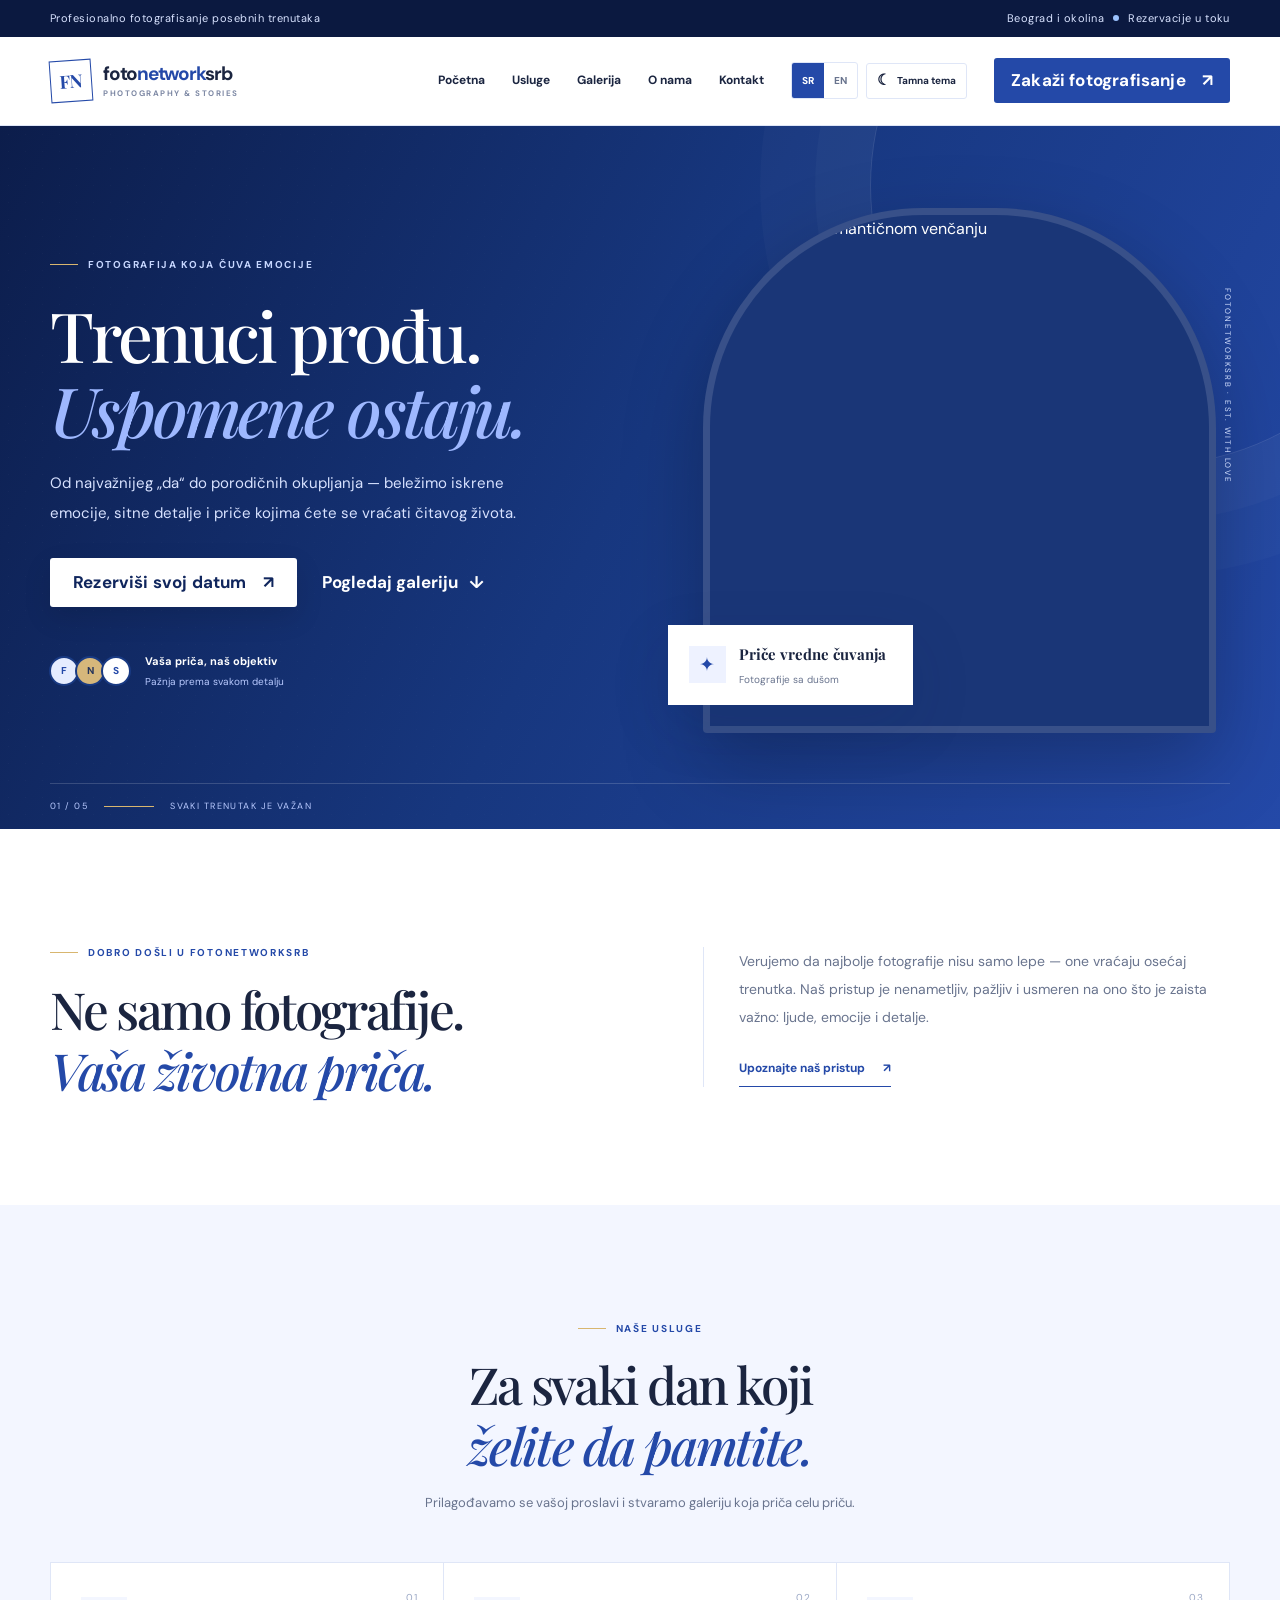
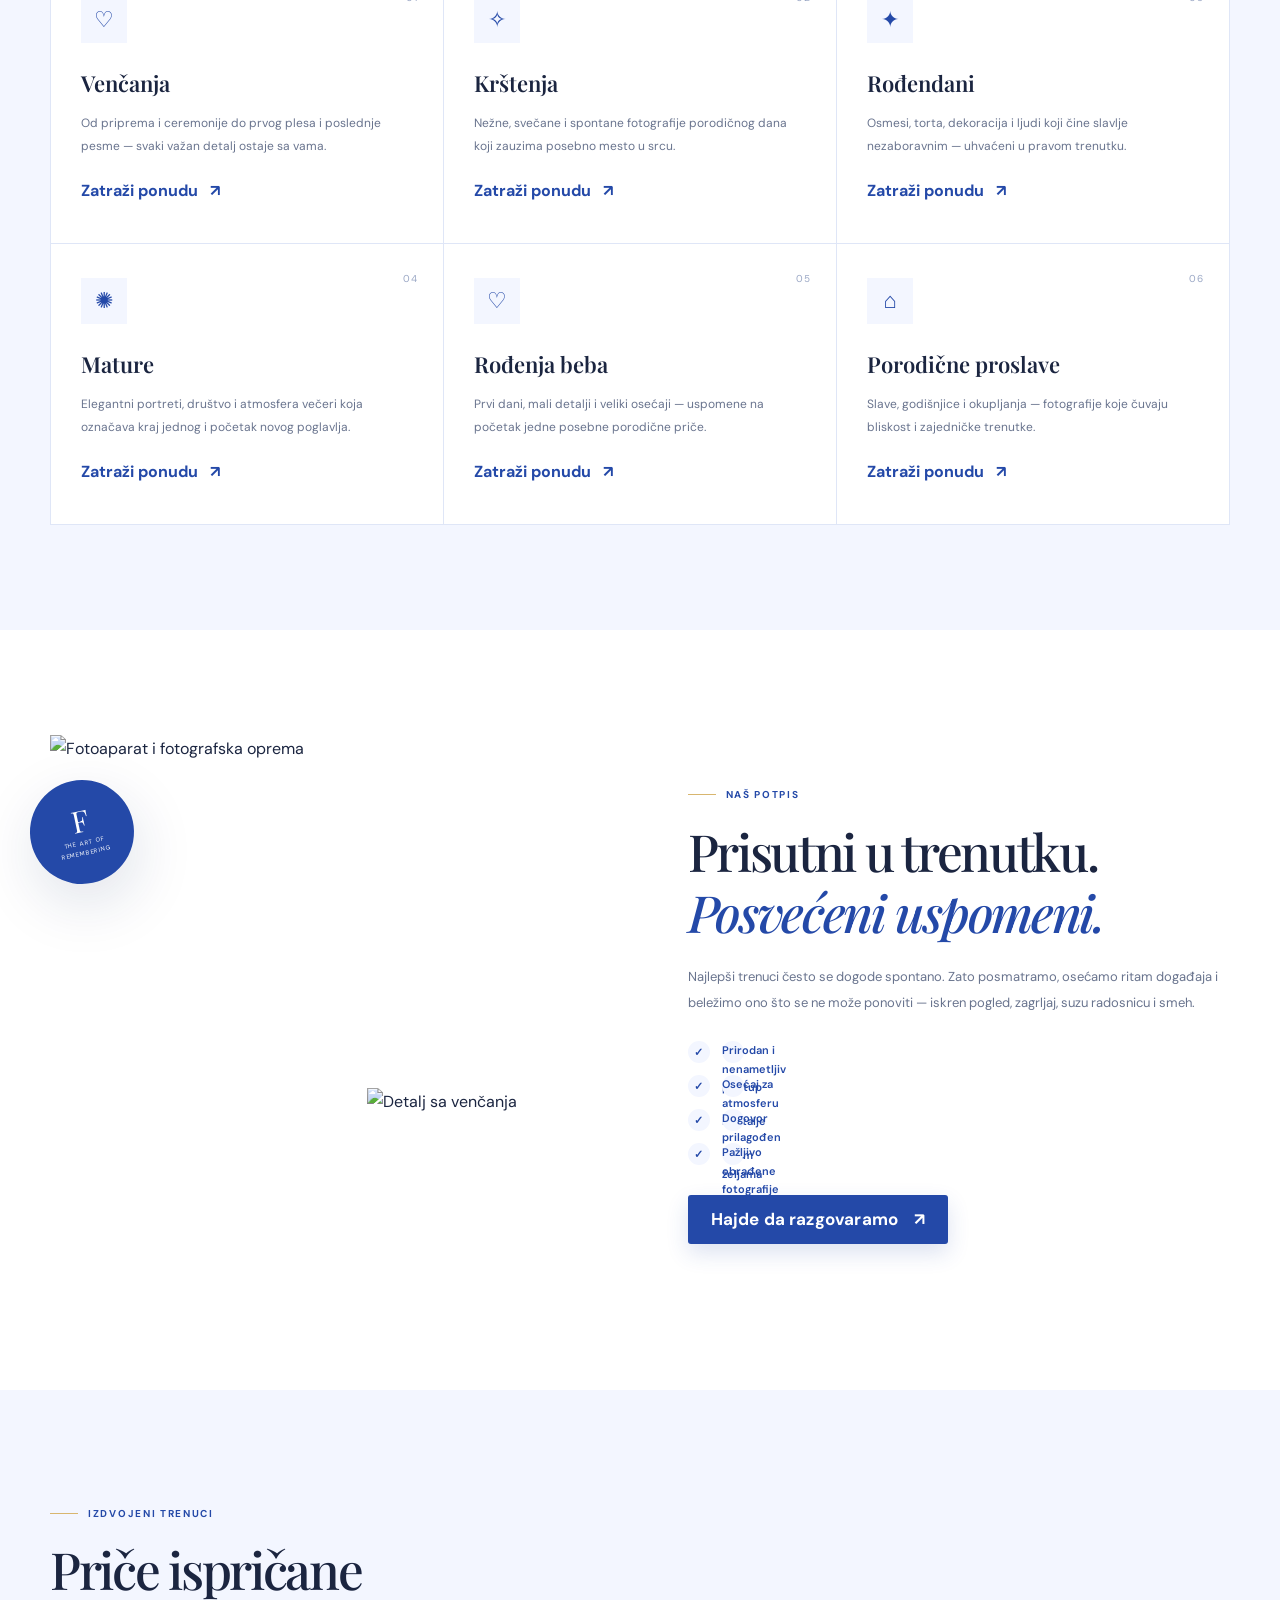
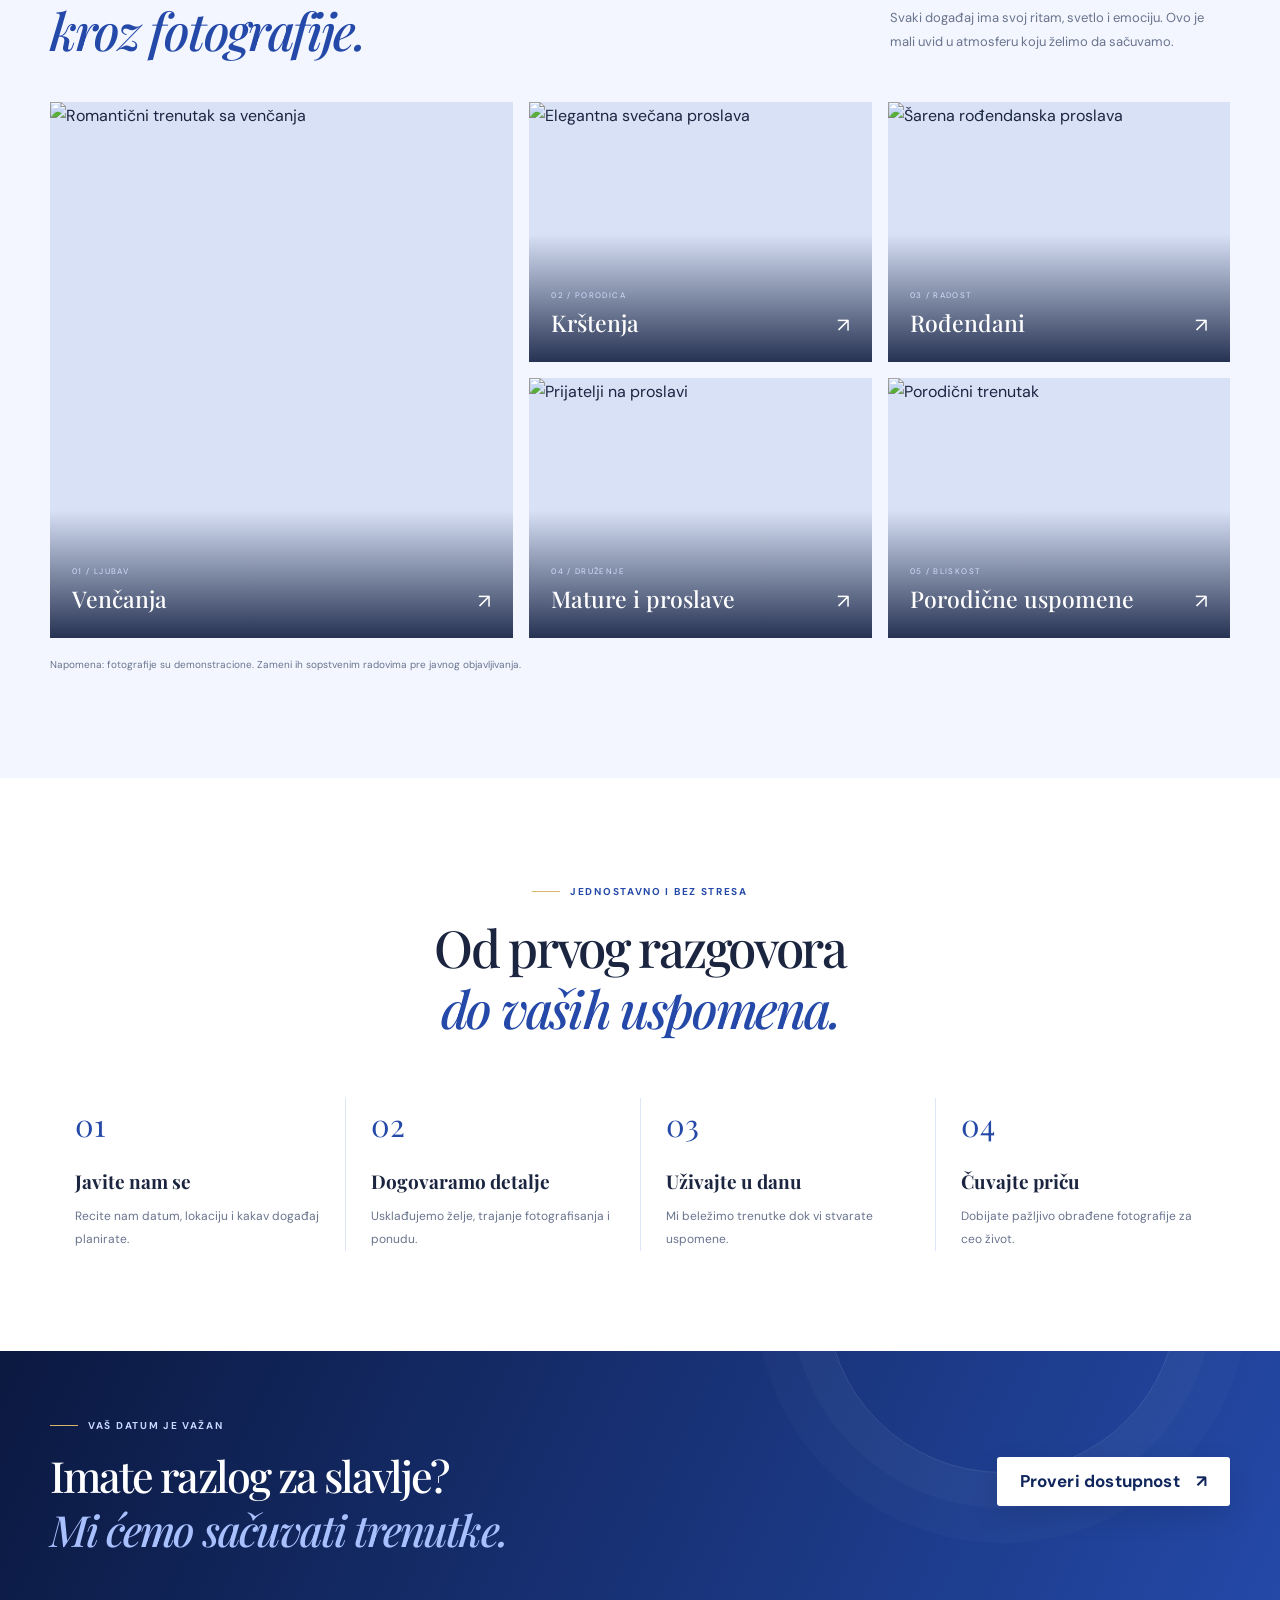
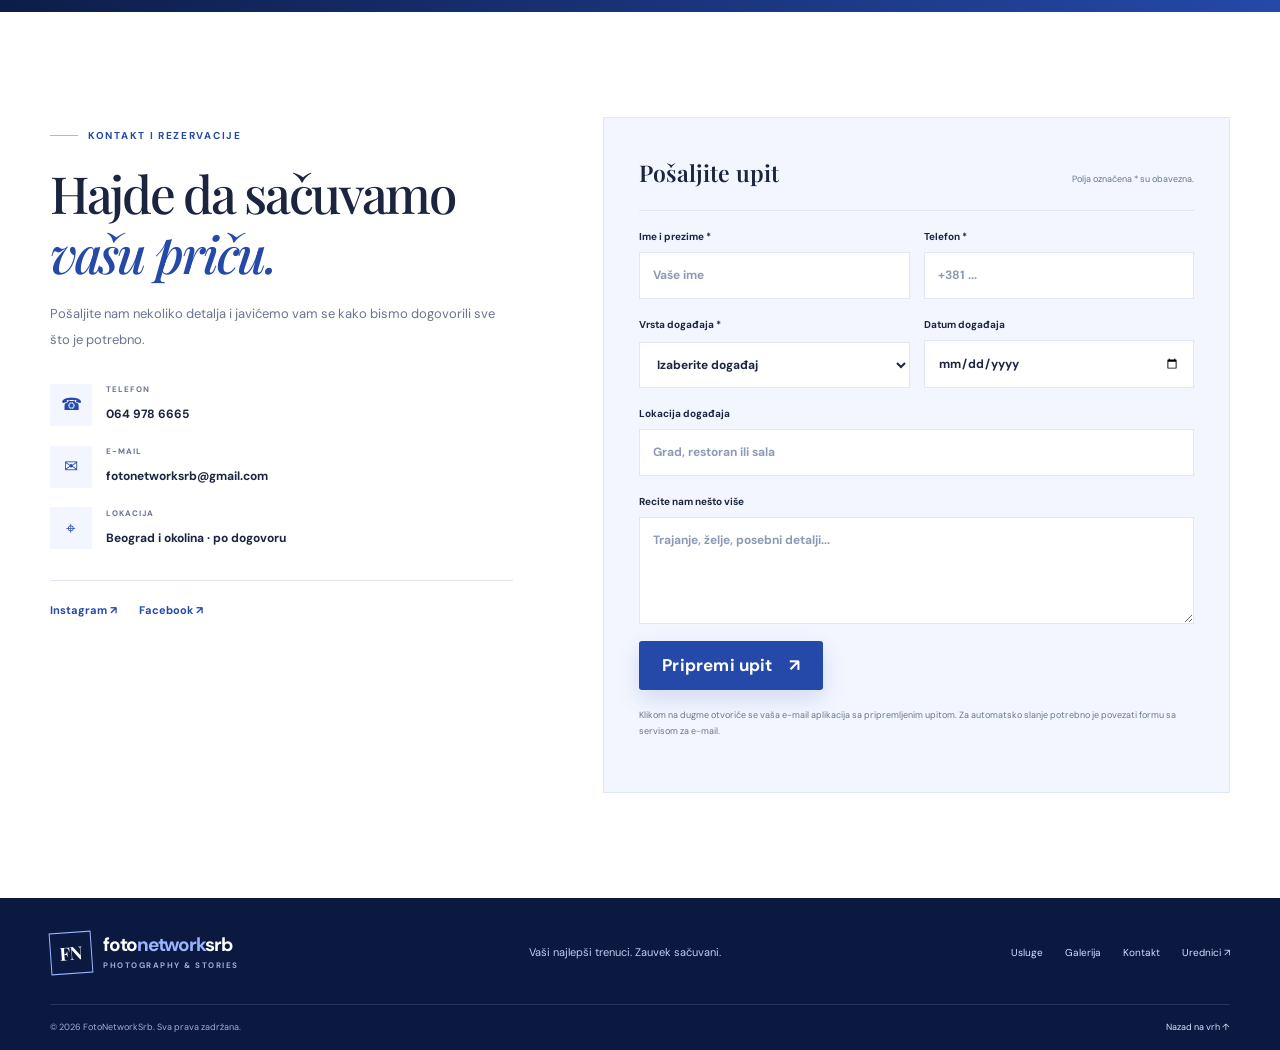
==== commit c9e9aea1: "Poveži galeriju sa editorskim sistemom" ====
--- a/index.html
+++ b/index.html
@@ -109,21 +109,25 @@
           <div class="contact-method"><span class="method-icon">⌖</span><div><small data-i18n="locationLabel">LOKACIJA</small><span data-i18n="locationFull">Beograd i okolina · po dogovoru</span></div></div>
           <div class="social-row"><a href="#" id="instagramLink">Instagram ↗</a><a href="#" id="facebookLink">Facebook ↗</a></div>
         </div>
-        <form class="contact-form" id="contactForm">
+        <form class="contact-form" id="contactForm" action="https://formsubmit.co/el/muwitu" method="POST">
+          <input type="hidden" name="_subject" value="Novi upit sa sajta FotoNetworkSrb">
+          <input type="hidden" name="_template" value="table">
+          <input type="hidden" name="_captcha" value="false">
           <div class="form-top"><strong data-i18n="formTitle">Pošaljite upit</strong><span data-i18n="requiredNote">Polja označena * su obavezna.</span></div>
           <div class="form-row"><label><span data-i18n="nameLabel">Ime i prezime *</span><input name="name" required autocomplete="name" placeholder="Vaše ime" data-i18n-placeholder="namePlaceholder"></label><label><span data-i18n="formPhone">Telefon *</span><input name="phone" required type="tel" autocomplete="tel" placeholder="+381 ..." data-i18n-placeholder="phonePlaceholder"></label></div>
           <div class="form-row"><label><span data-i18n="eventLabel">Vrsta događaja *</span><select name="event" required><option value="" data-i18n="selectEvent">Izaberite događaj</option><option value="wedding" data-i18n="weddings">Venčanje</option><option value="baptism" data-i18n="baptisms">Krštenje</option><option value="birthday" data-i18n="birthdays">Rođendan</option><option value="graduation" data-i18n="graduations">Matura</option><option value="newborn" data-i18n="newborns">Rođenje bebe</option><option value="family" data-i18n="familyEvents">Porodična proslava</option><option value="other" data-i18n="other">Drugo</option></select></label><label><span data-i18n="dateLabel">Datum događaja</span><input name="date" type="date"></label></div>
           <label><span data-i18n="eventLocation">Lokacija događaja</span><input name="location" placeholder="Grad, restoran ili sala" data-i18n-placeholder="locationPlaceholder"></label>
           <label><span data-i18n="messageLabel">Recite nam nešto više</span><textarea name="message" rows="4" placeholder="Trajanje, želje, posebni detalji..." data-i18n-placeholder="messagePlaceholder"></textarea></label>
-          <button class="button button-primary submit-button" type="submit"><span data-i18n="submitButton">Pripremi upit</span> <span>↗</span></button>
-          <p class="form-note" data-i18n="formNote">Klikom na dugme otvoriće se vaša e-mail aplikacija sa pripremljenim upitom. Za automatsko slanje potrebno je povezati formu sa servisom za e-mail.</p>
+          <button class="button button-primary submit-button" type="submit"><span data-i18n="submitButton">Pošalji upit</span> <span>↗</span></button>
+          <p class="form-note" data-i18n="formNote">Popunite obavezna polja i kliknite „Pošalji upit“. Nakon slanja proverite da li se prikazala potvrda.</p>
           <p class="form-status" id="formStatus" role="status"></p>
         </form>
       </div>
     </section>
   </main>
 
-  <footer class="footer"><div class="container footer-main"><a class="logo footer-logo" href="#pocetna"><span class="logo-mark">FN</span><span class="logo-type">foto<span>network</span>srb<small>PHOTOGRAPHY & STORIES</small></span></a><p data-i18n="footerTagline">Vaši najlepši trenuci. Zauvek sačuvani.</p><div class="footer-nav"><a href="#usluge" data-i18n="navServices">Usluge</a><a href="#galerija" data-i18n="navGallery">Galerija</a><a href="#kontakt" data-i18n="navContact">Kontakt</a></div></div><div class="container footer-bottom"><span>© <span id="year"></span> FotoNetworkSrb. <span data-i18n="rights">Sva prava zadržana.</span></span><a href="#pocetna" data-i18n="backTop">Nazad na vrh ↑</a></div></footer>
+  <footer class="footer"><div class="container footer-main"><a class="logo footer-logo" href="#pocetna"><span class="logo-mark">FN</span><span class="logo-type">foto<span>network</span>srb<small>PHOTOGRAPHY & STORIES</small></span></a><p data-i18n="footerTagline">Vaši najlepši trenuci. Zauvek sačuvani.</p><div class="footer-nav"><a href="#usluge" data-i18n="navServices">Usluge</a><a href="#galerija" data-i18n="navGallery">Galerija</a><a href="#kontakt" data-i18n="navContact">Kontakt</a><a href="admin.html">Urednici ↗</a></div></div><div class="container footer-bottom"><span>© <span id="year"></span> FotoNetworkSrb. <span data-i18n="rights">Sva prava zadržana.</span></span><a href="#pocetna" data-i18n="backTop">Nazad na vrh ↑</a></div></footer>
   <script src="script.js"></script>
+  <script src="gallery.js"></script>
 </body>
 </html>
